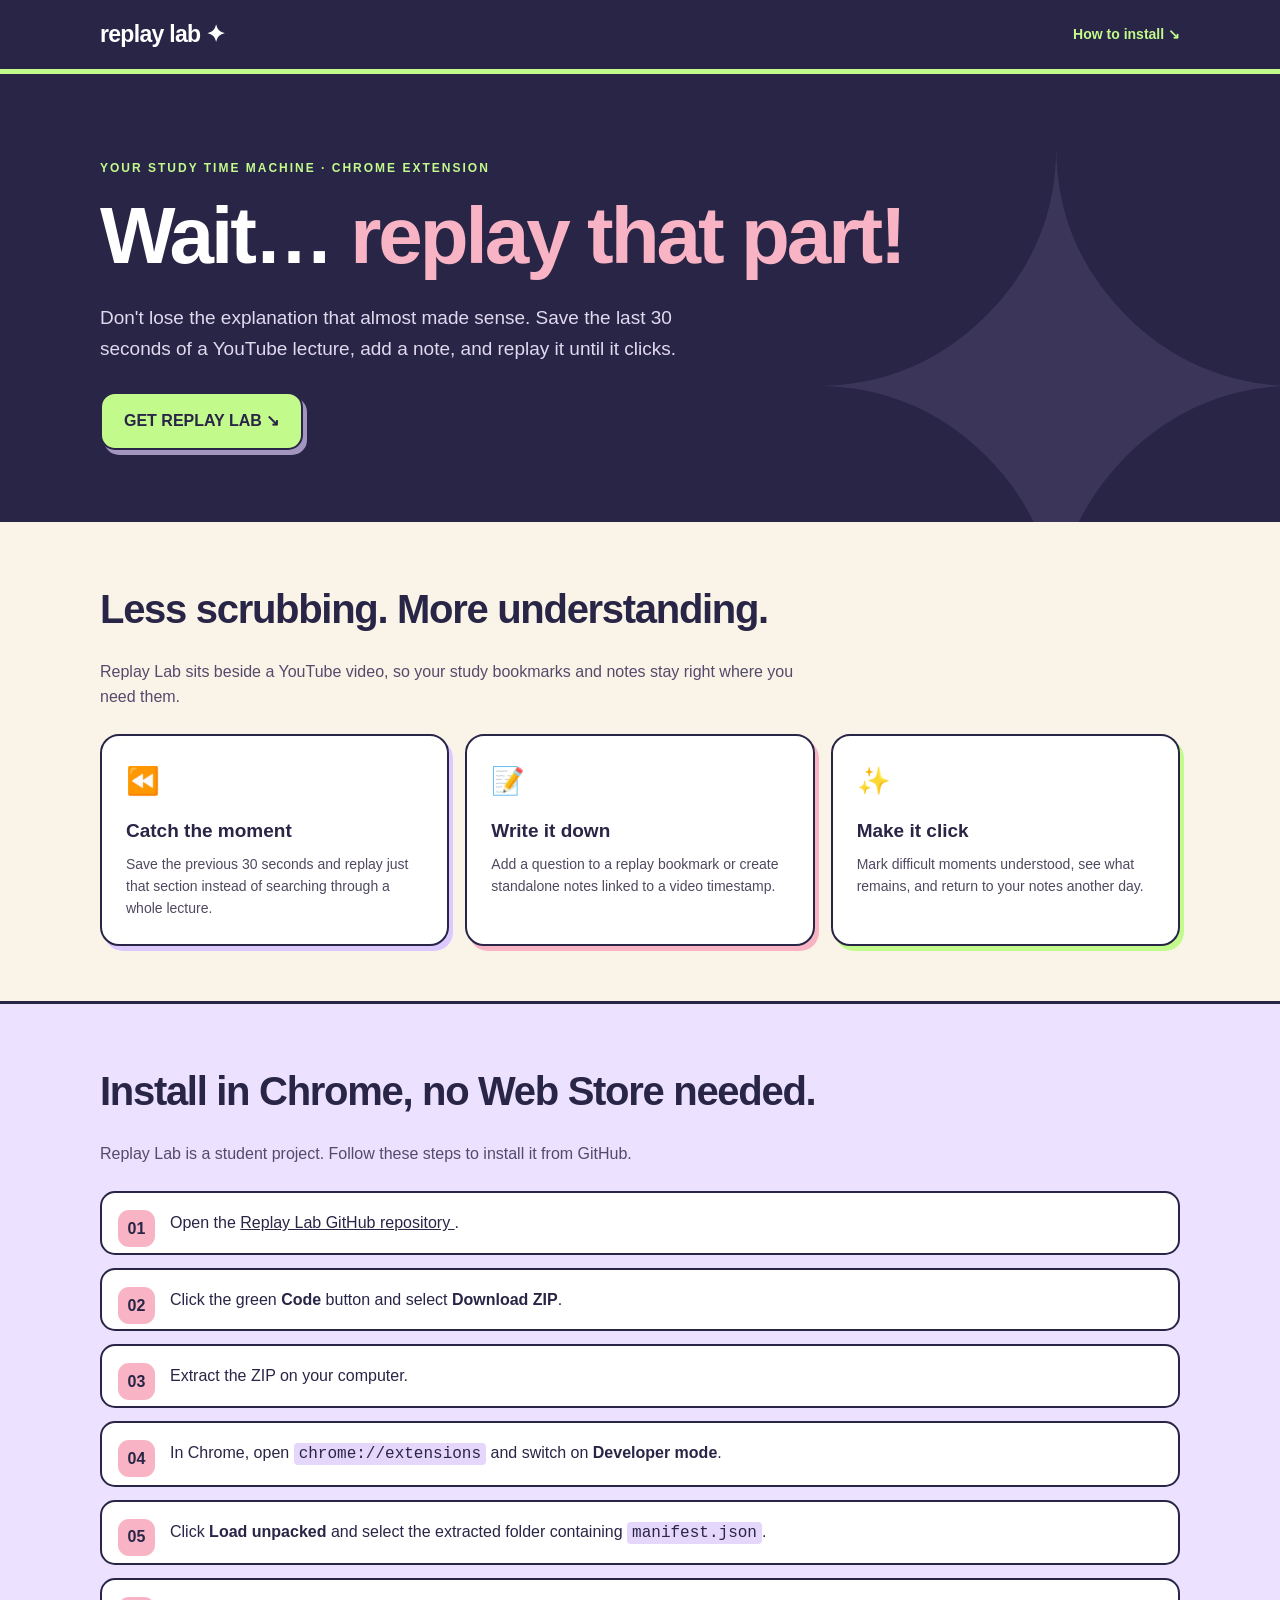
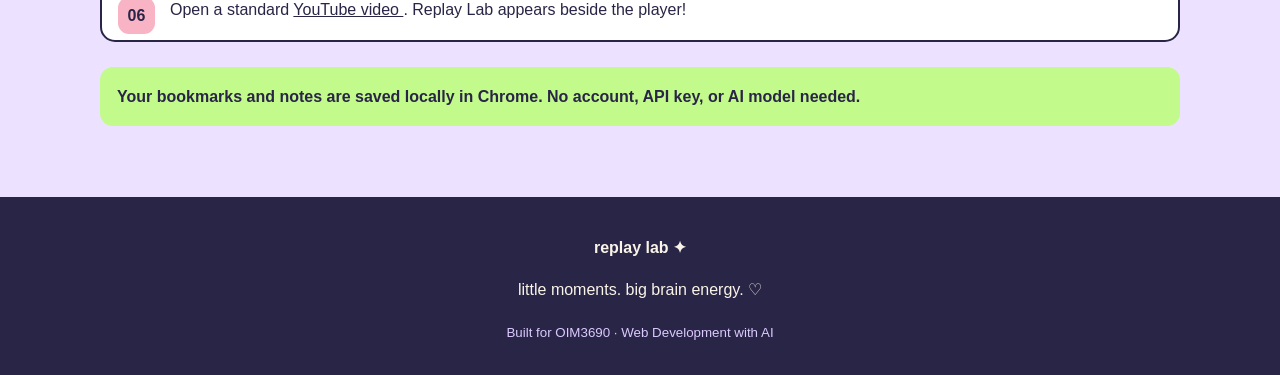
==== index.html @ 2e10445e "Add initial HTML structure for Replay Lab This is the initial commit of the Replay Lab project, whic" ====
<!DOCTYPE html>
<html lang="en">

<head>
  <meta charset="UTF-8">
  <meta name="viewport" content="width=device-width, initial-scale=1">

  <title>Replay Lab ✦ The Study Time Machine</title>

  <style>
    :root {
      --ink: #292546;
      --lavender: #dcc9ff;
      --pink: #f8b4c4;
      --lime: #c3fa8c;
      --cream: #faf4e8;
    }

    * {
      box-sizing: border-box;
    }

    html {
      scroll-behavior: smooth;
    }

    body {
      margin: 0;
      background: var(--cream);
      color: var(--ink);
      font: 16px/1.6 Arial, Helvetica, sans-serif;
    }

    a {
      color: inherit;
    }

    .wrap {
      width: min(1080px, calc(100% - 36px));
      margin: auto;
    }

    .top {
      background: var(--ink);
      color: white;
      padding: 16px 0;
      border-bottom: 5px solid var(--lime);
    }

    .top .wrap {
      display: flex;
      justify-content: space-between;
      align-items: center;
      gap: 16px;
    }

    .logo {
      font-weight: 900;
      font-size: 23px;
      letter-spacing: -0.7px;
    }

    .top a {
      color: var(--lime);
      text-decoration: none;
      font-size: 14px;
      font-weight: 800;
    }

    .hero {
      padding: 85px 0 72px;
      background: var(--ink);
      color: white;
      position: relative;
      overflow: hidden;
    }

    .hero::after {
      content: "✦";
      position: absolute;
      right: -40px;
      top: -180px;
      color: var(--lavender);
      opacity: 0.1;
      font-size: 630px;
      pointer-events: none;
    }

    .hero .wrap {
      position: relative;
      z-index: 1;
    }

    .eyebrow {
      font-size: 12px;
      letter-spacing: 2px;
      text-transform: uppercase;
      font-weight: 900;
      color: var(--lime);
    }

    h1 {
      font-size: clamp(42px, 7vw, 80px);
      line-height: 1.08;
      letter-spacing: -3px;
      margin: 15px 0 24px;
      max-width: 880px;
    }

    h1 span {
      color: var(--pink);
    }

    .hero p {
      max-width: 580px;
      color: #e1d9ee;
      font-size: 19px;
      margin: 0 0 28px;
    }

    .btn {
      display: inline-block;
      padding: 14px 22px;
      border: 2px solid var(--ink);
      border-radius: 15px;
      background: var(--lime);
      color: var(--ink);
      font-weight: 900;
      text-decoration: none;
      box-shadow: 4px 5px 0 #a295bf;
    }

    .btn:hover {
      transform: translateY(-2px);
    }

    main section {
      padding: 55px 0;
    }

    h2 {
      font-size: clamp(27px, 4vw, 40px);
      letter-spacing: -1.3px;
      margin: 0 0 18px;
    }

    .section-lead {
      max-width: 700px;
      margin: 0 0 24px;
      color: #534b6b;
    }

    .grid {
      display: grid;
      grid-template-columns: repeat(3, minmax(0, 1fr));
      gap: 16px;
    }

    .feature {
      background: white;
      border: 2px solid var(--ink);
      padding: 24px;
      border-radius: 19px;
      box-shadow: 4px 5px 0 var(--lavender);
    }

    .feature:nth-child(2) {
      box-shadow: 4px 5px 0 var(--pink);
    }

    .feature:nth-child(3) {
      box-shadow: 4px 5px 0 var(--lime);
    }

    .emoji {
      font-size: 27px;
    }

    .feature h3 {
      font-size: 19px;
      margin: 13px 0 6px;
    }

    .feature p {
      margin: 0;
      font-size: 14px;
      color: #50485f;
    }

    .install {
      background: #ece1ff;
      border-top: 3px solid var(--ink);
      border-bottom: 3px solid var(--ink);
    }

    ol {
      list-style: none;
      padding: 0;
      margin: 25px 0;
      display: grid;
      gap: 13px;
      counter-reset: item;
    }

    li {
      counter-increment: item;
      background: white;
      border-radius: 15px;
      border: 2px solid var(--ink);
      padding: 17px 20px 17px 68px;
      position: relative;
    }

    li::before {
      content: counter(item, decimal-leading-zero);
      position: absolute;
      left: 16px;
      top: 17px;
      display: grid;
      place-items: center;
      width: 37px;
      height: 37px;
      border-radius: 11px;
      background: var(--pink);
      font-weight: 900;
    }

    code {
      background: #e5d7fb;
      border-radius: 4px;
      padding: 2px 5px;
      overflow-wrap: anywhere;
    }

    .note {
      padding: 17px;
      border-radius: 13px;
      background: var(--lime);
      font-weight: 700;
      margin-top: 19px;
    }

    .bottom {
      background: var(--ink);
      color: var(--cream);
      text-align: center;
      padding: 35px 15px;
    }

    .bottom small {
      color: var(--lavender);
    }

    @media (max-width: 700px) {
      .grid {
        grid-template-columns: 1fr;
      }

      .hero {
        padding: 65px 0;
      }

      .hero p {
        font-size: 17px;
      }

      h1 {
        letter-spacing: -1.8px;
      }
    }
  </style>
</head>

<body>

  <header class="top">
    <div class="wrap">
      <strong class="logo">replay lab ✦</strong>
      <a href="#install">How to install ↘</a>
    </div>
  </header>

  <section class="hero">
    <div class="wrap">
      <div class="eyebrow">
        YOUR STUDY TIME MACHINE · CHROME EXTENSION
      </div>

      <h1>
        Wait… <span>replay that part!</span>
      </h1>

      <p>
        Don't lose the explanation that almost made sense.
        Save the last 30 seconds of a YouTube lecture,
        add a note, and replay it until it clicks.
      </p>

      <a class="btn" href="#install">
        GET REPLAY LAB ↘
      </a>
    </div>
  </section>

  <main>

    <section>
      <div class="wrap">
        <h2>
          Less scrubbing. More understanding.
        </h2>

        <p class="section-lead">
          Replay Lab sits beside a YouTube video,
          so your study bookmarks and notes stay
          right where you need them.
        </p>

        <div class="grid">

          <article class="feature">
            <div class="emoji">⏪</div>

            <h3>Catch the moment</h3>

            <p>
              Save the previous 30 seconds and replay
              just that section instead of searching
              through a whole lecture.
            </p>
          </article>

          <article class="feature">
            <div class="emoji">📝</div>

            <h3>Write it down</h3>

            <p>
              Add a question to a replay bookmark or
              create standalone notes linked to a
              video timestamp.
            </p>
          </article>

          <article class="feature">
            <div class="emoji">✨</div>

            <h3>Make it click</h3>

            <p>
              Mark difficult moments understood,
              see what remains, and return
              to your notes another day.
            </p>
          </article>

        </div>
      </div>
    </section>

    <section id="install" class="install">
      <div class="wrap">

        <h2>
          Install in Chrome, no Web Store needed.
        </h2>

        <p class="section-lead">
          Replay Lab is a student project.
          Follow these steps to install it from GitHub.
        </p>

        <ol>
          <li>
            Open the
            <a
              href="https://github.com/ashmohaghegh05/youtube-replay-lab"
              target="_blank"
              rel="noopener noreferrer"
            >
              Replay Lab GitHub repository
            </a>.
          </li>

          <li>
            Click the green <strong>Code</strong>
            button and select
            <strong>Download ZIP</strong>.
          </li>

          <li>
            Extract the ZIP on your computer.
          </li>

          <li>
            In Chrome, open
            <code>chrome://extensions</code>
            and switch on
            <strong>Developer mode</strong>.
          </li>

          <li>
            Click <strong>Load unpacked</strong>
            and select the extracted folder
            containing <code>manifest.json</code>.
          </li>

          <li>
            Open a standard
            <a
              href="https://www.youtube.com/"
              target="_blank"
              rel="noopener noreferrer"
            >
              YouTube video
            </a>.
            Replay Lab appears beside the player!
          </li>
        </ol>

        <p class="note">
          Your bookmarks and notes are saved locally
          in Chrome. No account, API key, or AI model needed.
        </p>

      </div>
    </section>

  </main>

  <footer class="bottom">
    <strong>replay lab ✦</strong>

    <p>little moments. big brain energy. ♡</p>

    <small>
      Built for OIM3690 · Web Development with AI
    </small>
  </footer>

</body>
</html>
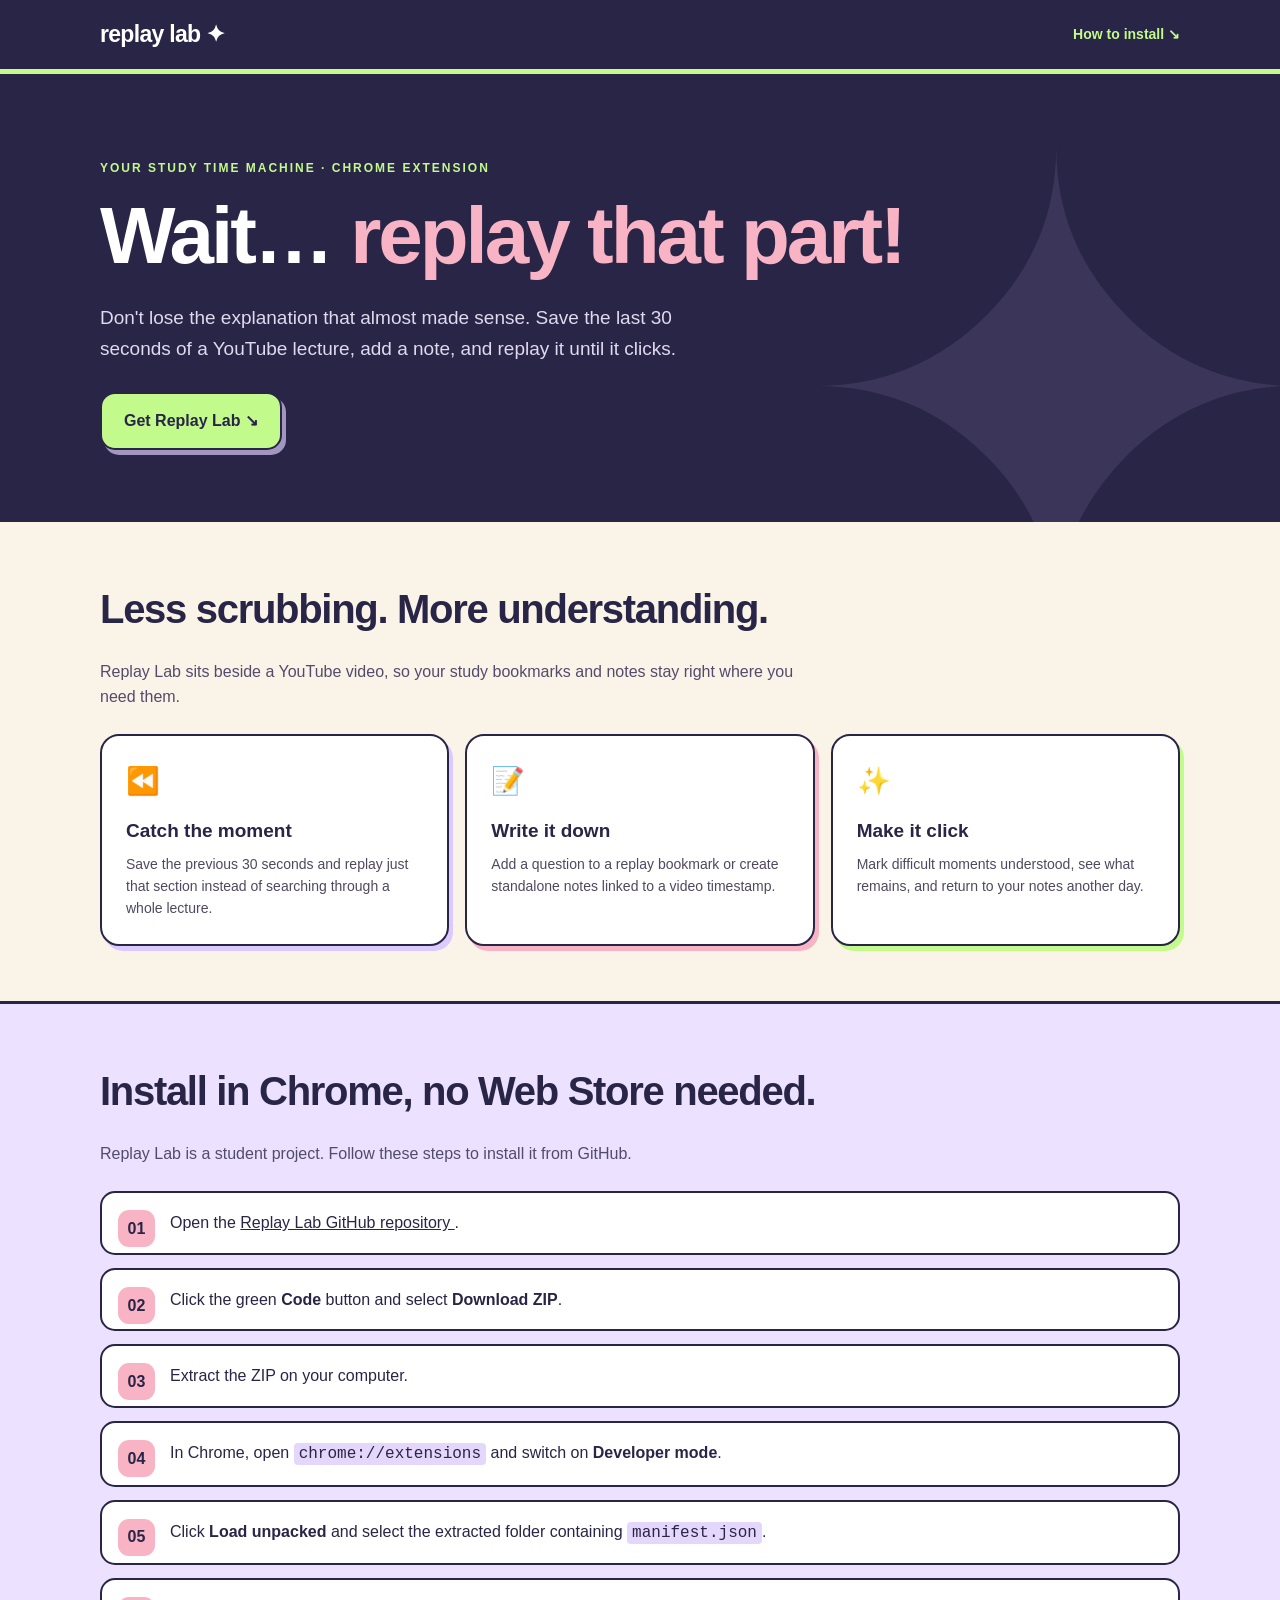
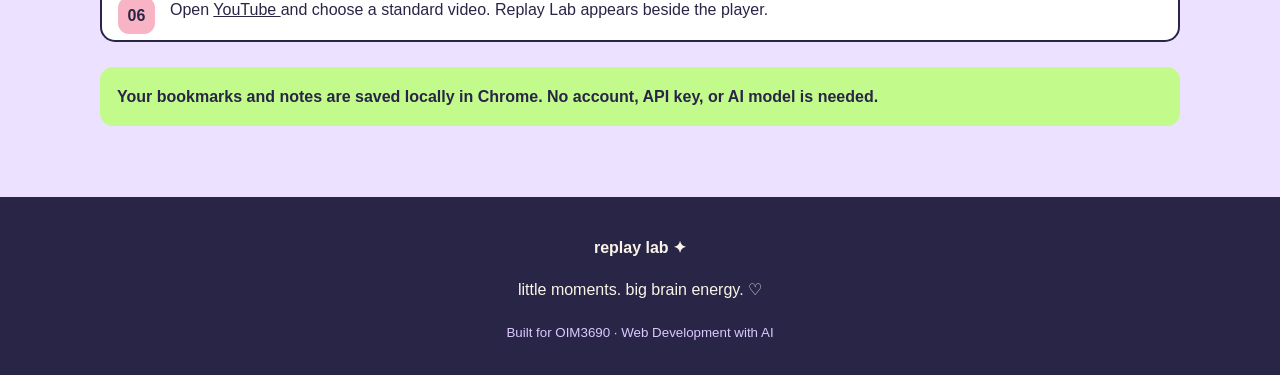
==== commit b8d4ba2b: "Update index.html" ====
--- a/index.html
+++ b/index.html
@@ -1,4 +1,3 @@
-
 <!DOCTYPE html>
 <html lang="en">
 
@@ -36,15 +35,20 @@
       color: inherit;
     }
 
+    a:focus-visible {
+      outline: 3px solid var(--lime);
+      outline-offset: 4px;
+    }
+
     .wrap {
       width: min(1080px, calc(100% - 36px));
-      margin: auto;
+      margin: 0 auto;
     }
 
     .top {
+      padding: 16px 0;
       background: var(--ink);
       color: white;
-      padding: 16px 0;
       border-bottom: 5px solid var(--lime);
     }
 
@@ -56,34 +60,34 @@
     }
 
     .logo {
+      font-size: 23px;
       font-weight: 900;
-      font-size: 23px;
       letter-spacing: -0.7px;
     }
 
     .top a {
       color: var(--lime);
-      text-decoration: none;
       font-size: 14px;
       font-weight: 800;
+      text-decoration: none;
     }
 
     .hero {
+      position: relative;
+      overflow: hidden;
       padding: 85px 0 72px;
       background: var(--ink);
       color: white;
-      position: relative;
-      overflow: hidden;
     }
 
     .hero::after {
+      position: absolute;
+      top: -180px;
+      right: -40px;
+      color: var(--lavender);
       content: "✦";
-      position: absolute;
-      right: -40px;
-      top: -180px;
-      color: var(--lavender);
+      font-size: 630px;
       opacity: 0.1;
-      font-size: 630px;
       pointer-events: none;
     }
 
@@ -93,19 +97,19 @@
     }
 
     .eyebrow {
+      color: var(--lime);
       font-size: 12px;
+      font-weight: 900;
       letter-spacing: 2px;
       text-transform: uppercase;
-      font-weight: 900;
-      color: var(--lime);
     }
 
     h1 {
+      max-width: 880px;
+      margin: 15px 0 24px;
       font-size: clamp(42px, 7vw, 80px);
       line-height: 1.08;
       letter-spacing: -3px;
-      margin: 15px 0 24px;
-      max-width: 880px;
     }
 
     h1 span {
@@ -114,9 +118,9 @@
 
     .hero p {
       max-width: 580px;
+      margin: 0 0 28px;
       color: #e1d9ee;
       font-size: 19px;
-      margin: 0 0 28px;
     }
 
     .btn {
@@ -125,10 +129,10 @@
       border: 2px solid var(--ink);
       border-radius: 15px;
       background: var(--lime);
+      box-shadow: 4px 5px 0 #a295bf;
       color: var(--ink);
       font-weight: 900;
       text-decoration: none;
-      box-shadow: 4px 5px 0 #a295bf;
     }
 
     .btn:hover {
@@ -140,9 +144,9 @@
     }
 
     h2 {
+      margin: 0 0 18px;
       font-size: clamp(27px, 4vw, 40px);
       letter-spacing: -1.3px;
-      margin: 0 0 18px;
     }
 
     .section-lead {
@@ -158,10 +162,10 @@
     }
 
     .feature {
+      padding: 24px;
+      border: 2px solid var(--ink);
+      border-radius: 19px;
       background: white;
-      border: 2px solid var(--ink);
-      padding: 24px;
-      border-radius: 19px;
       box-shadow: 4px 5px 0 var(--lavender);
     }
 
@@ -178,74 +182,74 @@
     }
 
     .feature h3 {
+      margin: 13px 0 6px;
       font-size: 19px;
-      margin: 13px 0 6px;
     }
 
     .feature p {
       margin: 0;
+      color: #50485f;
       font-size: 14px;
-      color: #50485f;
     }
 
     .install {
-      background: #ece1ff;
       border-top: 3px solid var(--ink);
       border-bottom: 3px solid var(--ink);
+      background: #ece1ff;
     }
 
     ol {
-      list-style: none;
-      padding: 0;
-      margin: 25px 0;
       display: grid;
       gap: 13px;
+      margin: 25px 0;
+      padding: 0;
+      list-style: none;
       counter-reset: item;
     }
 
     li {
+      position: relative;
+      padding: 17px 20px 17px 68px;
+      border: 2px solid var(--ink);
+      border-radius: 15px;
+      background: white;
       counter-increment: item;
-      background: white;
-      border-radius: 15px;
-      border: 2px solid var(--ink);
-      padding: 17px 20px 17px 68px;
-      position: relative;
     }
 
     li::before {
-      content: counter(item, decimal-leading-zero);
       position: absolute;
+      top: 17px;
       left: 16px;
-      top: 17px;
       display: grid;
-      place-items: center;
       width: 37px;
       height: 37px;
       border-radius: 11px;
       background: var(--pink);
+      content: counter(item, decimal-leading-zero);
       font-weight: 900;
+      place-items: center;
     }
 
     code {
+      padding: 2px 5px;
+      border-radius: 4px;
       background: #e5d7fb;
-      border-radius: 4px;
-      padding: 2px 5px;
       overflow-wrap: anywhere;
     }
 
     .note {
+      margin-top: 19px;
       padding: 17px;
       border-radius: 13px;
       background: var(--lime);
       font-weight: 700;
-      margin-top: 19px;
     }
 
     .bottom {
+      padding: 35px 15px;
       background: var(--ink);
       color: var(--cream);
       text-align: center;
-      padding: 35px 15px;
     }
 
     .bottom small {
@@ -267,6 +271,16 @@
 
       h1 {
         letter-spacing: -1.8px;
+      }
+    }
+
+    @media (prefers-reduced-motion: reduce) {
+      html {
+        scroll-behavior: auto;
+      }
+
+      .btn:hover {
+        transform: none;
       }
     }
   </style>
@@ -281,13 +295,11 @@
     </div>
   </header>
 
-  <section class="hero">
+  <section class="hero" aria-labelledby="hero-title">
     <div class="wrap">
-      <div class="eyebrow">
-        YOUR STUDY TIME MACHINE · CHROME EXTENSION
-      </div>
-
-      <h1>
+      <div class="eyebrow">Your study time machine · Chrome extension</div>
+
+      <h1 id="hero-title">
         Wait… <span>replay that part!</span>
       </h1>
 
@@ -297,78 +309,58 @@
         add a note, and replay it until it clicks.
       </p>
 
-      <a class="btn" href="#install">
-        GET REPLAY LAB ↘
-      </a>
+      <a class="btn" href="#install">Get Replay Lab ↘</a>
     </div>
   </section>
 
   <main>
-
-    <section>
+    <section aria-labelledby="features-title">
       <div class="wrap">
-        <h2>
-          Less scrubbing. More understanding.
-        </h2>
+        <h2 id="features-title">Less scrubbing. More understanding.</h2>
 
         <p class="section-lead">
-          Replay Lab sits beside a YouTube video,
-          so your study bookmarks and notes stay
-          right where you need them.
+          Replay Lab sits beside a YouTube video, so your study bookmarks
+          and notes stay right where you need them.
         </p>
 
         <div class="grid">
-
           <article class="feature">
-            <div class="emoji">⏪</div>
-
+            <div class="emoji" aria-hidden="true">⏪</div>
             <h3>Catch the moment</h3>
-
             <p>
-              Save the previous 30 seconds and replay
-              just that section instead of searching
-              through a whole lecture.
+              Save the previous 30 seconds and replay just that section
+              instead of searching through a whole lecture.
             </p>
           </article>
 
           <article class="feature">
-            <div class="emoji">📝</div>
-
+            <div class="emoji" aria-hidden="true">📝</div>
             <h3>Write it down</h3>
-
             <p>
-              Add a question to a replay bookmark or
-              create standalone notes linked to a
-              video timestamp.
+              Add a question to a replay bookmark or create standalone
+              notes linked to a video timestamp.
             </p>
           </article>
 
           <article class="feature">
-            <div class="emoji">✨</div>
-
+            <div class="emoji" aria-hidden="true">✨</div>
             <h3>Make it click</h3>
-
             <p>
-              Mark difficult moments understood,
-              see what remains, and return
-              to your notes another day.
+              Mark difficult moments understood, see what remains,
+              and return to your notes another day.
             </p>
           </article>
-
         </div>
       </div>
     </section>
 
-    <section id="install" class="install">
+    <section id="install" class="install" aria-labelledby="install-title">
       <div class="wrap">
-
-        <h2>
-          Install in Chrome, no Web Store needed.
-        </h2>
+        <h2 id="install-title">Install in Chrome, no Web Store needed.</h2>
 
         <p class="section-lead">
-          Replay Lab is a student project.
-          Follow these steps to install it from GitHub.
+          Replay Lab is a student project. Follow these steps to install it
+          from GitHub.
         </p>
 
         <ol>
@@ -384,59 +376,47 @@
           </li>
 
           <li>
-            Click the green <strong>Code</strong>
-            button and select
+            Click the green <strong>Code</strong> button and select
             <strong>Download ZIP</strong>.
           </li>
 
+          <li>Extract the ZIP on your computer.</li>
+
           <li>
-            Extract the ZIP on your computer.
-          </li>
-
-          <li>
-            In Chrome, open
-            <code>chrome://extensions</code>
-            and switch on
+            In Chrome, open <code>chrome://extensions</code> and switch on
             <strong>Developer mode</strong>.
           </li>
 
           <li>
-            Click <strong>Load unpacked</strong>
-            and select the extracted folder
-            containing <code>manifest.json</code>.
+            Click <strong>Load unpacked</strong> and select the extracted
+            folder containing <code>manifest.json</code>.
           </li>
 
           <li>
-            Open a standard
+            Open
             <a
               href="https://www.youtube.com/"
               target="_blank"
               rel="noopener noreferrer"
             >
-              YouTube video
-            </a>.
-            Replay Lab appears beside the player!
+              YouTube
+            </a>
+            and choose a standard video. Replay Lab appears beside the player.
           </li>
         </ol>
 
         <p class="note">
-          Your bookmarks and notes are saved locally
-          in Chrome. No account, API key, or AI model needed.
+          Your bookmarks and notes are saved locally in Chrome.
+          No account, API key, or AI model is needed.
         </p>
-
       </div>
     </section>
-
   </main>
 
   <footer class="bottom">
     <strong>replay lab ✦</strong>
-
     <p>little moments. big brain energy. ♡</p>
-
-    <small>
-      Built for OIM3690 · Web Development with AI
-    </small>
+    <small>Built for OIM3690 · Web Development with AI</small>
   </footer>
 
 </body>
